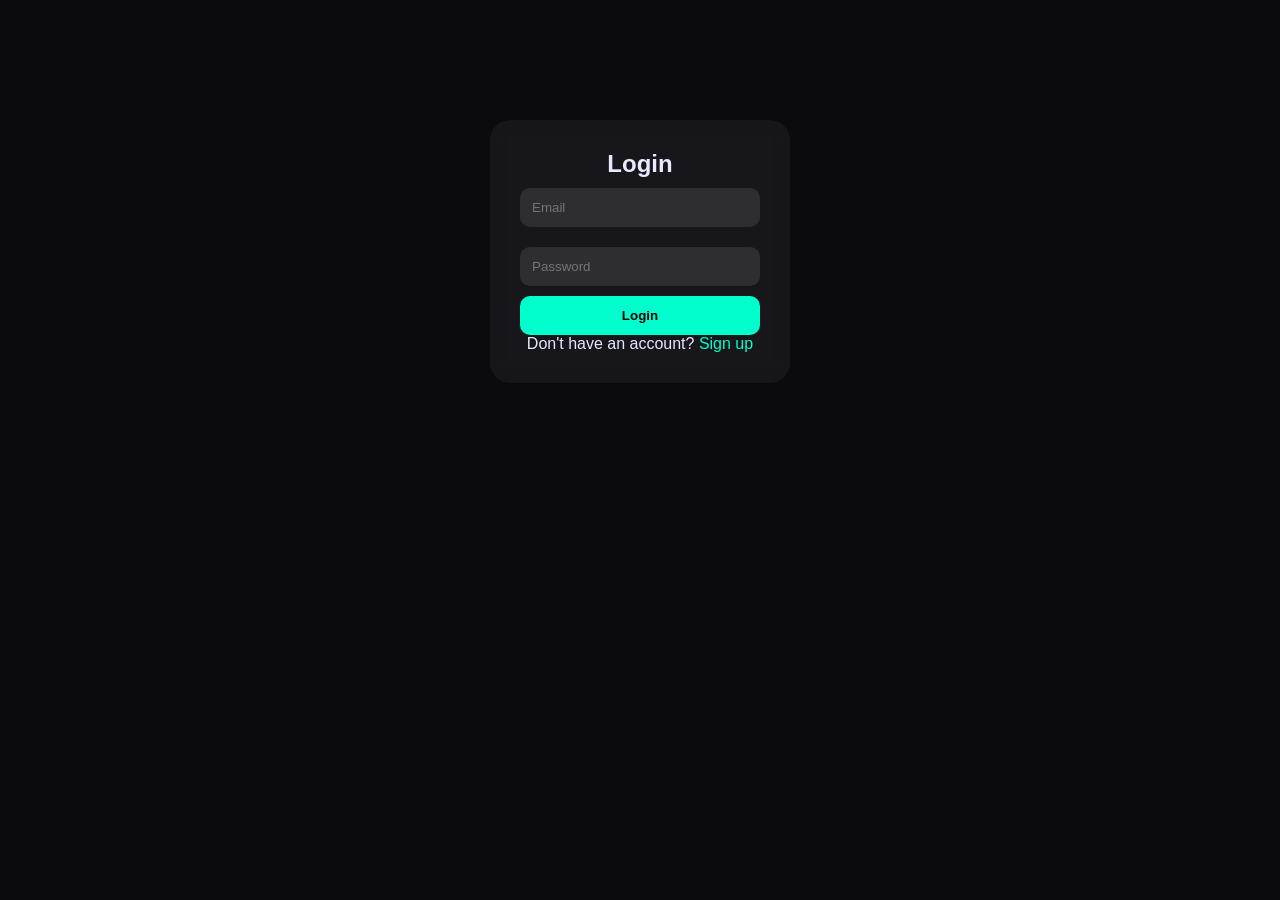
==== login.html @ d5bed138 "final frontend deploy" ====
<!DOCTYPE html>
<html>
<head>
  <title>Login - ResQnow</title>
  <link rel="stylesheet" href="styles.css">
</head>
<body>

<div class="auth-container">
  <h2>Login</h2>

  <input type="email" id="loginEmail" placeholder="Email">
  <input type="password" id="loginPassword" placeholder="Password">

  <button onclick="login()">Login</button>

  <p>Don't have an account? <a href="signup.html">Sign up</a></p>
</div>

<script>
function login() {
  const email = document.getElementById("loginEmail").value;
  const password = document.getElementById("loginPassword").value;

  const user = JSON.parse(localStorage.getItem(email));

  if (!user) {
    alert("User not found");
    return;
  }

  if (user.password !== password) {
    alert("Wrong password");
    return;
  }

  localStorage.setItem("loggedInUser", email);

  alert("Login successful");
  window.location.href = "index.html";
}
</script>
<script>
async function loginUser() {
  const email = document.getElementById("email").value;
  const password = document.getElementById("password").value;

  try {
    const res = await fetch("http://localhost:5000/api/auth/login", {
      method: "POST",
      headers: {
        "Content-Type": "application/json"
      },
      body: JSON.stringify({ email, password })
    });

    const data = await res.json();

    if (res.ok) {
      // SAVE USER DATA
      localStorage.setItem("token", data.token);
      localStorage.setItem("loggedInUser", data.username);

      // REDIRECT
      window.location.href = "index.html";
    } else {
      alert(data.msg || "Login failed");
    }

  } catch (err) {
    console.log(err);
    alert("Server error");
  }
}
</script>
</body>
</html>
---- styles.css ----
:root {
  --red: #FF1E1E;
  --red-dark: #C00000;
  --red-glow: rgba(255,30,30,0.3);
  --yellow: #FFD600;
  --green: #00E676;
  --blue: #1565C0;
  --dark: #0A0A0F;
  --dark-2: #12121A;
  --dark-3: #1C1C28;
  --dark-4: #24243A;
  --mid: #3A3A5C;
  --light: #E8E8FF;
  --muted: #888899;
  --white: #FFFFFF;
  --font-display: 'Barlow Condensed', sans-serif;
  --font-body: 'DM Sans', sans-serif;
  --font-mono: 'Space Mono', monospace;
}

*, *::before, *::after { box-sizing: border-box; margin: 0; padding: 0; }
html { scroll-behavior: smooth; }
body { background: var(--dark); color: var(--light); font-family: var(--font-body); overflow-x: hidden; }
a { color: inherit; text-decoration: none; }
button { cursor: pointer; border: none; background: none; font-family: inherit; }
.container { max-width: 1200px; margin: 0 auto; padding: 0 24px; }
.container-wide { max-width: 1400px; margin: 0 auto; padding: 0 24px; display: flex; gap: 24px; }

/* HEADER */
.header { position: fixed; top: 0; left: 0; right: 0; z-index: 1000; background: rgba(10,10,15,0.95); border-bottom: 1px solid rgba(255,30,30,0.3); backdrop-filter: blur(20px); }
.header-inner { max-width: 1400px; margin: 0 auto; padding: 14px 24px; display: flex; align-items: center; gap: 24px; }
.logo { display: flex; align-items: center; gap: 10px; font-family: var(--font-display); }
.logo-icon { font-size: 1.6rem; filter: drop-shadow(0 0 8px var(--yellow)); }
.logo-text { font-size: 1.5rem; font-weight: 900; letter-spacing: 2px; color: var(--white); }
.logo-sub { color: var(--red); margin-left: 3px; }
.header-status { display: flex; align-items: center; gap: 8px; font-family: var(--font-mono); font-size: 0.72rem; color: var(--muted); margin-left: auto; }
.pulse-dot { width: 8px; height: 8px; border-radius: 50%; background: var(--green); box-shadow: 0 0 8px var(--green); animation: pulse 1.5s ease-in-out infinite; }
@keyframes pulse { 0%,100%{opacity:1;transform:scale(1)} 50%{opacity:0.5;transform:scale(0.8)} }
.sos-btn { position: relative; background: var(--red); color: var(--white); font-family: var(--font-display); font-size: 1.2rem; font-weight: 900; letter-spacing: 3px; padding: 10px 28px; border-radius: 4px; border: 2px solid var(--red); transition: all 0.2s; overflow: visible; }
.sos-btn:hover { background: var(--red-dark); box-shadow: 0 0 30px var(--red-glow); transform: scale(1.05); }
.sos-ring { position: absolute; inset: -6px; border-radius: 8px; border: 2px solid var(--red); opacity: 0.4; animation: sos-ring 1.5s ease-out infinite; }
@keyframes sos-ring { 0%{transform:scale(1);opacity:0.6} 100%{transform:scale(1.3);opacity:0} }

/* HERO */
.hero { padding: 140px 24px 80px; max-width: 1400px; margin: 0 auto; display: flex; align-items: center; gap: 60px; position: relative; min-height: 90vh; }
.hero-bg-grid { position: fixed; inset: 0; pointer-events: none; z-index: 0; background-image: linear-gradient(rgba(255,30,30,0.04) 1px, transparent 1px), linear-gradient(90deg, rgba(255,30,30,0.04) 1px, transparent 1px); background-size: 40px 40px; }
.hero-content { flex: 1; position: relative; z-index: 1; animation: fadeUp 0.8s ease both; }
@keyframes fadeUp { from{opacity:0;transform:translateY(30px)} to{opacity:1;transform:translateY(0)} }
.hero-badge { display: inline-flex; align-items: center; gap: 8px; background: rgba(255,30,30,0.1); border: 1px solid rgba(255,30,30,0.4); color: var(--red); font-family: var(--font-mono); font-size: 0.7rem; padding: 5px 14px; border-radius: 2px; letter-spacing: 2px; margin-bottom: 24px; }
.hero-badge::before { content:'●'; animation: pulse 1.2s ease-in-out infinite; }
.hero-title { font-family: var(--font-display); font-size: clamp(3.5rem, 8vw, 7rem); font-weight: 900; line-height: 0.95; letter-spacing: -1px; color: var(--white); text-transform: uppercase; margin-bottom: 20px; }
.hero-accent { color: var(--red); text-shadow: 0 0 40px var(--red-glow); display: block; }
.hero-sub { font-size: 1.1rem; color: var(--muted); line-height: 1.6; max-width: 440px; margin-bottom: 40px; font-weight: 300; }
.hero-stats { display: flex; align-items: center; gap: 32px; }
.stat { display: flex; flex-direction: column; }
.stat-num { font-family: var(--font-display); font-size: 2.8rem; font-weight: 900; color: var(--yellow); line-height: 1; letter-spacing: -1px; }
.stat-label { font-size: 0.72rem; color: var(--muted); text-transform: uppercase; letter-spacing: 1px; }
.stat-divider { width: 1px; height: 40px; background: var(--mid); }

/* RADAR */
.hero-visual { flex: 0 0 420px; position: relative; z-index: 1; animation: fadeUp 1s ease 0.2s both; }
.radar-wrap { width: 360px; height: 360px; position: relative; margin: 0 auto; }
.radar-circle { position: absolute; inset: 0; border-radius: 50%; border: 1px solid rgba(255,30,30,0.2); }
.r2 { inset: 15%; }
.r3 { inset: 30%; }
.radar-sweep { position: absolute; inset: 0; border-radius: 50%; background: conic-gradient(from 0deg, transparent 70%, rgba(255,30,30,0.4) 90%, rgba(255,30,30,0.1) 100%); animation: sweep 3s linear infinite; }
@keyframes sweep { to { transform: rotate(360deg); } }
.radar-center { position: absolute; top: 50%; left: 50%; transform: translate(-50%,-50%); font-family: var(--font-mono); font-size: 0.6rem; font-weight: 700; color: var(--red); letter-spacing: 2px; background: var(--red-glow); width: 40px; height: 40px; border-radius: 50%; display: flex; align-items: center; justify-content: center; border: 2px solid var(--red); z-index: 2; }
.radar-blip { position: absolute; font-size: 1.3rem; animation: blip-float 3s ease-in-out infinite; filter: drop-shadow(0 0 6px rgba(255,255,255,0.4)); }
.b1 { top: 18%; left: 58%; animation-delay: 0s; }
.b2 { top: 62%; left: 72%; animation-delay: 0.8s; }
.b3 { top: 70%; left: 30%; animation-delay: 1.6s; }
.b4 { top: 25%; left: 22%; animation-delay: 2.4s; }
@keyframes blip-float { 0%,100%{transform:translateY(0) scale(1);opacity:1} 50%{transform:translateY(-6px) scale(1.1);opacity:0.8} }

/* CATEGORIES */
.categories { padding: 40px 0; border-top: 1px solid var(--dark-3); border-bottom: 1px solid var(--dark-3); }
.section-label { font-family: var(--font-mono); font-size: 0.65rem; letter-spacing: 3px; color: var(--muted); text-transform: uppercase; margin-bottom: 16px; }
.section-label.centered { text-align: center; }
.cat-grid { display: flex; flex-wrap: wrap; gap: 10px; }
.cat-btn { display: flex; align-items: center; gap: 8px; padding: 10px 20px; border-radius: 4px; font-family: var(--font-display); font-size: 1rem; font-weight: 700; letter-spacing: 1px; text-transform: uppercase; background: var(--dark-3); border: 1px solid var(--dark-4); color: var(--muted); transition: all 0.2s; }
.cat-btn:hover, .cat-btn.active { color: var(--white); border-color: var(--red); background: rgba(255,30,30,0.15); box-shadow: 0 0 16px var(--red-glow); }
.cat-icon { font-size: 1.1rem; }

/* MAP */
.main-layout { padding: 40px 0; }
.map-panel { flex: 1; min-width: 0; }
.map-header { display: flex; align-items: center; justify-content: space-between; margin-bottom: 10px; }
.map-label { font-family: var(--font-mono); font-size: 0.65rem; letter-spacing: 2px; color: var(--red); }
.map-coords { font-family: var(--font-mono); font-size: 0.65rem; color: var(--muted); }
#map { width: 100%; height: 460px; border-radius: 8px; border: 1px solid var(--dark-4); background: var(--dark-3); }
.map-legend { display: flex; gap: 16px; margin-top: 10px; font-size: 0.78rem; color: var(--muted); }

/* LISTINGS */
.listings-panel { width: 380px; flex-shrink: 0; }
.listings-header { display: flex; flex-direction: column; gap: 10px; margin-bottom: 14px; }
.listings-label { font-family: var(--font-mono); font-size: 0.65rem; letter-spacing: 2px; color: var(--red); }
.search-box { background: var(--dark-3); border: 1px solid var(--mid); border-radius: 4px; padding: 10px 14px; color: var(--light); font-family: var(--font-body); font-size: 0.9rem; outline: none; width: 100%; transition: border-color 0.2s; }
.search-box:focus { border-color: var(--red); }
.search-box::placeholder { color: var(--muted); }
.listings-scroll { height: 460px; overflow-y: auto; display: flex; flex-direction: column; gap: 10px; padding-right: 4px; }
.listings-scroll::-webkit-scrollbar { width: 4px; }
.listings-scroll::-webkit-scrollbar-track { background: var(--dark-2); }
.listings-scroll::-webkit-scrollbar-thumb { background: var(--mid); border-radius: 2px; }

/* SERVICE CARD */
.service-card { background: var(--dark-3); border: 1px solid var(--dark-4); border-radius: 6px; padding: 14px 16px; display: flex; align-items: flex-start; gap: 12px; cursor: pointer; transition: all 0.2s; position: relative; overflow: hidden; }
.service-card::before { content:''; position: absolute; left:0; top:0; bottom:0; width:3px; }
.service-card.emergency::before { background: var(--red); }
.service-card.medical::before { background: #00B0FF; }
.service-card.fire::before { background: #FF6D00; }
.service-card.police::before { background: #1565C0; }
.service-card.mechanic::before { background: #FFD600; }
.service-card.electric::before { background: #AEEA00; }
.service-card.plumber::before { background: #00E5FF; }
.service-card:hover { border-color: rgba(255,30,30,0.5); transform: translateX(4px); box-shadow: -4px 0 20px var(--red-glow); }
.card-icon { font-size: 1.6rem; flex-shrink: 0; margin-top: 2px; }
.card-body { flex: 1; min-width: 0; }
.card-name { font-family: var(--font-display); font-size: 1rem; font-weight: 700; letter-spacing: 1px; text-transform: uppercase; color: var(--white); white-space: nowrap; overflow: hidden; text-overflow: ellipsis; }
.card-type { font-size: 0.72rem; color: var(--muted); margin: 2px 0 6px; }
.card-meta { display: flex; align-items: center; gap: 12px; }
.card-dist { font-family: var(--font-mono); font-size: 0.68rem; color: var(--yellow); }
.card-status { font-size: 0.65rem; padding: 2px 8px; border-radius: 20px; font-weight: 600; letter-spacing: 1px; }
.status-open { background: rgba(0,230,118,0.15); color: var(--green); }
.status-busy { background: rgba(255,214,0,0.15); color: var(--yellow); }
.status-closed { background: rgba(255,30,30,0.1); color: var(--red); }
.card-actions { display: flex; flex-direction: column; gap: 6px; flex-shrink: 0; }
.btn-call, .btn-dir { padding: 6px 12px; border-radius: 4px; font-family: var(--font-display); font-size: 0.78rem; font-weight: 700; letter-spacing: 1px; text-align: center; transition: all 0.15s; }
.btn-call { background: var(--red); color: var(--white); }
.btn-call:hover { background: var(--red-dark); box-shadow: 0 0 10px var(--red-glow); }
.btn-dir { background: var(--dark-4); border: 1px solid var(--mid); color: var(--muted); }
.btn-dir:hover { border-color: var(--yellow); color: var(--yellow); }

/* QUICK DIAL */
.quick-dial { padding: 60px 0; background: var(--dark-2); border-top: 1px solid var(--dark-3); border-bottom: 1px solid var(--dark-3); }
.qd-label { font-family: var(--font-mono); font-size: 0.65rem; letter-spacing: 3px; color: var(--muted); margin-bottom: 20px; }
.qd-grid { display: flex; flex-wrap: wrap; gap: 12px; }
.qd-card { flex: 1; min-width: 140px; display: flex; flex-direction: column; align-items: center; justify-content: center; padding: 22px 16px; border-radius: 6px; border: 1px solid var(--dark-4); transition: all 0.2s; text-align: center; }
.qd-card:hover { transform: translateY(-4px); box-shadow: 0 12px 40px rgba(0,0,0,0.5); }
.qd-num { font-family: var(--font-display); font-size: 2rem; font-weight: 900; letter-spacing: 2px; }
.qd-desc { font-size: 0.72rem; color: var(--muted); text-transform: uppercase; letter-spacing: 1px; margin-top: 4px; }
.qd-national { background: rgba(255,30,30,0.12); border-color: rgba(255,30,30,0.4); }
.qd-national .qd-num { color: var(--red); }
.qd-ambulance { background: rgba(0,230,118,0.08); border-color: rgba(0,230,118,0.3); }
.qd-ambulance .qd-num { color: var(--green); }
.qd-police { background: rgba(21,101,192,0.12); border-color: rgba(21,101,192,0.4); }
.qd-police .qd-num { color: #42A5F5; }
.qd-fire { background: rgba(255,109,0,0.12); border-color: rgba(255,109,0,0.4); }
.qd-fire .qd-num { color: #FF9100; }
.qd-women { background: rgba(233,30,99,0.1); border-color: rgba(233,30,99,0.3); }
.qd-women .qd-num { color: #F48FB1; }
.qd-child { background: rgba(156,39,176,0.1); border-color: rgba(156,39,176,0.3); }
.qd-child .qd-num { color: #CE93D8; }

/* HOW IT WORKS */
.how-it-works { padding: 80px 0; }
.hiw-title { font-family: var(--font-display); font-size: clamp(2rem,4vw,3rem); font-weight: 900; text-transform: uppercase; color: var(--white); text-align: center; margin-bottom: 60px; letter-spacing: 2px; }
.hiw-steps { display: flex; align-items: center; justify-content: center; gap: 20px; flex-wrap: wrap; }
.hiw-step { background: var(--dark-3); border: 1px solid var(--dark-4); border-radius: 8px; padding: 36px 28px; flex: 1; min-width: 220px; max-width: 300px; position: relative; overflow: hidden; transition: all 0.3s; }
.hiw-step:hover { border-color: rgba(255,30,30,0.5); transform: translateY(-6px); box-shadow: 0 20px 60px rgba(0,0,0,0.4); }
.hiw-icon { font-size: 2.4rem; margin-bottom: 12px; }
.hiw-num { position: absolute; top: 16px; right: 20px; font-family: var(--font-display); font-size: 3rem; font-weight: 900; color: rgba(255,255,255,0.05); letter-spacing: -2px; }
.hiw-step h3 { font-family: var(--font-display); font-size: 1.2rem; font-weight: 800; text-transform: uppercase; letter-spacing: 2px; color: var(--white); margin-bottom: 12px; }
.hiw-step p { font-size: 0.88rem; color: var(--muted); line-height: 1.6; }
.hiw-arrow { font-size: 1.8rem; color: var(--red); flex-shrink: 0; }

/* FOOTER */
.footer { background: var(--dark-2); padding: 60px 0 24px; border-top: 1px solid var(--dark-3); }
.footer-top { display: flex; gap: 80px; margin-bottom: 40px; flex-wrap: wrap; }
.footer-brand { flex: 1; }
.footer-brand .logo-text { font-family: var(--font-display); font-size: 1.4rem; font-weight: 900; letter-spacing: 2px; }
.footer-brand p { font-size: 0.85rem; color: var(--muted); margin-top: 10px; }
.footer-links { display: flex; gap: 60px; }
.footer-links div { display: flex; flex-direction: column; gap: 8px; }
.footer-links strong { font-family: var(--font-mono); font-size: 0.65rem; letter-spacing: 2px; color: var(--muted); text-transform: uppercase; margin-bottom: 4px; }
.footer-links a { font-size: 0.85rem; color: var(--light); opacity: 0.7; transition: opacity 0.2s; }
.footer-links a:hover { opacity: 1; color: var(--red); }
.footer-bottom { border-top: 1px solid var(--dark-3); padding-top: 20px; display: flex; justify-content: space-between; font-size: 0.78rem; color: var(--muted); }

/* SOS MODAL */
.sos-modal { position: fixed; inset: 0; z-index: 9999; background: rgba(0,0,0,0.85); display: flex; align-items: center; justify-content: center; opacity: 0; pointer-events: none; transition: opacity 0.3s; backdrop-filter: blur(10px); }
.sos-modal.active { opacity: 1; pointer-events: all; }
.sos-modal-inner { background: var(--dark-2); border: 2px solid var(--red); border-radius: 12px; padding: 48px; max-width: 460px; width: 90%; text-align: center; box-shadow: 0 0 80px var(--red-glow); animation: modal-in 0.4s ease; }
@keyframes modal-in { from{transform:scale(0.8);opacity:0} to{transform:scale(1);opacity:1} }
.sos-alert-icon { font-size: 4rem; margin-bottom: 16px; animation: sos-pulse 0.8s ease-in-out infinite alternate; }
@keyframes sos-pulse { from{transform:scale(1)} to{transform:scale(1.15)} }
.sos-modal-inner h2 { font-family: var(--font-display); font-size: 2rem; font-weight: 900; color: var(--red); text-transform: uppercase; letter-spacing: 4px; margin-bottom: 12px; }
.sos-modal-inner p { font-size: 0.9rem; color: var(--muted); margin-bottom: 28px; line-height: 1.6; }
.sos-calling { display: flex; flex-direction: column; gap: 10px; margin-bottom: 32px; }
.sos-call-item { background: var(--dark-3); border: 1px solid var(--dark-4); border-radius: 4px; padding: 12px 16px; font-size: 0.88rem; text-align: left; }
.sos-cancel { background: var(--dark-3); color: var(--muted); border: 1px solid var(--mid); padding: 12px 28px; border-radius: 4px; font-family: var(--font-display); font-size: 0.9rem; font-weight: 700; letter-spacing: 2px; transition: all 0.2s; }
.sos-cancel:hover { color: var(--white); border-color: var(--white); }

/* RESPONSIVE */
@media (max-width: 1024px) {
  .container-wide { flex-direction: column; }
  .listings-panel { width: 100%; }
  .listings-scroll { height: 320px; }
  .hero { flex-direction: column; min-height: auto; padding-top: 100px; }
  .hero-visual { display: none; }
}
@media (max-width: 600px) {
  .hero-title { font-size: 3rem; }
  .hero-stats { gap: 16px; }
  .stat-num { font-size: 2rem; }
  .hiw-arrow { transform: rotate(90deg); }
  .footer-top { flex-direction: column; gap: 40px; }
  .footer-links { flex-direction: column; gap: 32px; }
}
#sos {
  background: red;
  color: white;
  padding: 15px;
  font-size: 18px;
  border: none;
  border-radius: 10px;
}
.cat-grid button {
  padding: 10px 18px;
  border-radius: 8px;
  border: none;
  background: #1e293b;
  color: white;
  cursor: pointer;
  transition: 0.3s;
}

.cat-grid button:hover {
  transform: scale(1.05);
  background: #334155;
}

.cat-grid button.active {
  background: #00ffcc;
  color: black;
  box-shadow: 0 0 12px #00ffcc;
}
#serviceList div {
  transition: 0.3s;
}

#serviceList div:hover {
  transform: translateY(-5px);
  box-shadow: 0 10px 20px rgba(0,0,0,0.4);
}
@keyframes spin {
  0% { transform: rotate(0deg); }
  100% { transform: rotate(360deg); }
}
.auth-container {
  width: 300px;
  margin: 120px auto;
  padding: 30px;
  border-radius: 20px;
  background: rgba(255,255,255,0.05);
  backdrop-filter: blur(10px);
  text-align: center;
}

.auth-container input {
  width: 100%;
  margin: 10px 0;
  padding: 12px;
  border-radius: 10px;
  border: none;
  outline: none;
  background: rgba(255,255,255,0.1);
  color: white;
}

.auth-container button {
  width: 100%;
  padding: 12px;
  border-radius: 10px;
  border: none;
  background: #00ffcc;
  font-weight: bold;
  cursor: pointer;
}

.auth-container a {
  color: #00ffcc;
}
/* AUTH UI */
.auth-area {
  position: relative;
}

.profile {
  display: flex;
  align-items: center;
  gap: 10px;
  cursor: pointer;
}

.avatar {
  width: 36px;
  height: 36px;
  border-radius: 50%;
  background: #00ffcc;
  display: flex;
  align-items: center;
  justify-content: center;
  font-weight: bold;
  color: black;
}

.dropdown {
  position: absolute;
  top: 50px;
  right: 0;
  background: #111827;
  border: 1px solid #333;
  border-radius: 10px;
  padding: 10px;
  width: 180px;
  box-shadow: 0 10px 30px rgba(0,0,0,0.6);
  display: none;
}

.dropdown.show {
  display: block;
}

.dropdown button {
  width: 100%;
  padding: 8px;
  border: none;
  background: #00ffcc;
  border-radius: 6px;
  cursor: pointer;
}
.sos-btn {
  box-shadow: 0 0 20px rgba(255,0,0,0.8);
  animation: pulse 1.5s infinite;
}

@keyframes pulse {
  0% { box-shadow: 0 0 10px red; }
  50% { box-shadow: 0 0 25px red; }
  100% { box-shadow: 0 0 10px red; }
}
@keyframes pulse {
  0% { transform: scale(0.8); opacity: 0.6; }
  70% { transform: scale(1.5); opacity: 0; }
  100% { opacity: 0; }
}
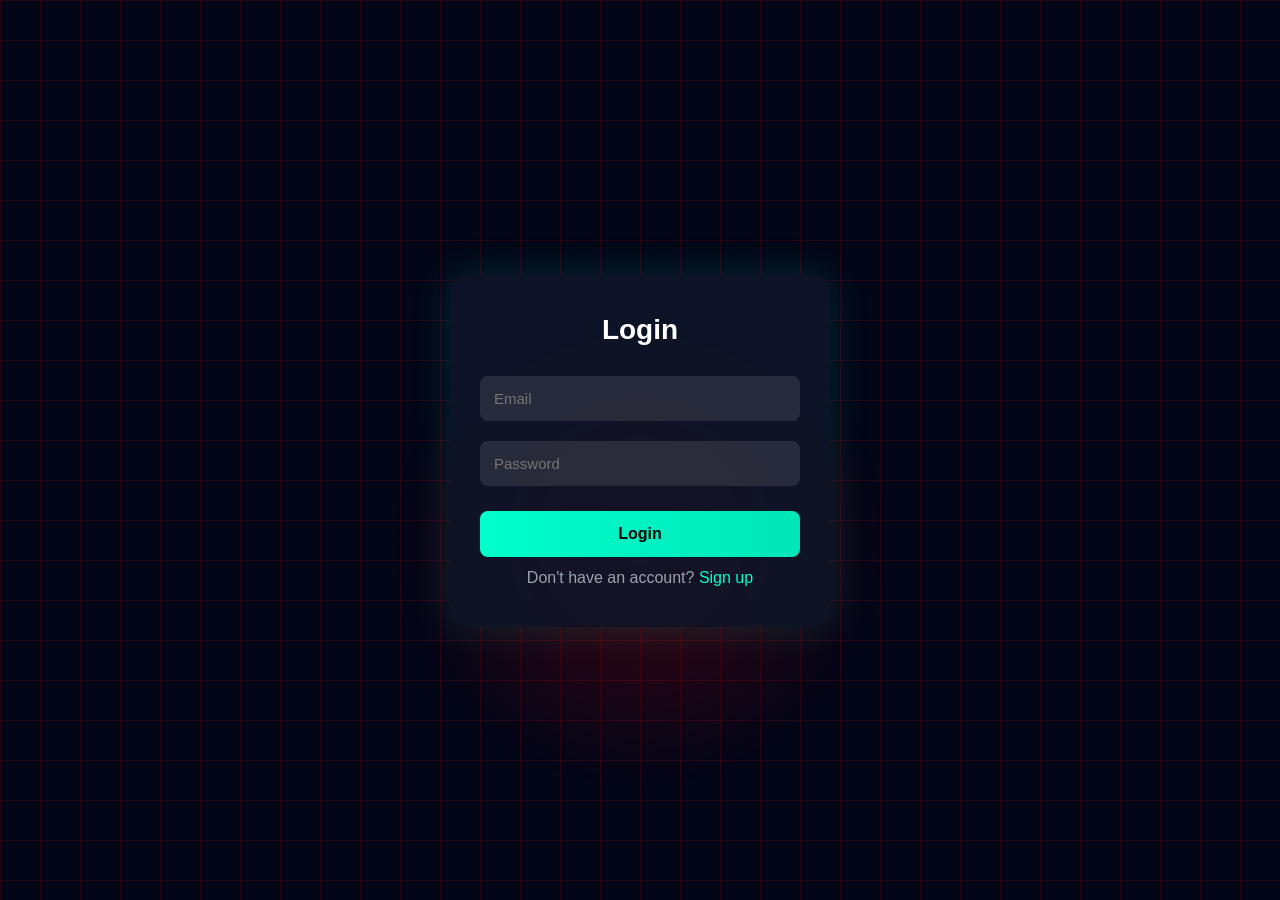
==== commit b49b46d4: "final deploy" ====
--- a/login.html
+++ b/login.html
@@ -1,11 +1,20 @@
 <!DOCTYPE html>
-<html>
+<html lang="en">
 <head>
+  <meta charset="UTF-8">
   <title>Login - ResQnow</title>
   <link rel="stylesheet" href="styles.css">
 </head>
+<body class="auth-page"></body>
 <body>
 
+<!-- 🔲 BACKGROUND GRID -->
+<div class="bg-grid"></div>
+
+<!-- 🔴 GLOW -->
+<div class="bg-glow"></div>
+
+<!-- 🧾 LOGIN CARD -->
 <div class="auth-container">
   <h2>Login</h2>
 
@@ -24,54 +33,13 @@
 
   const user = JSON.parse(localStorage.getItem(email));
 
-  if (!user) {
-    alert("User not found");
-    return;
-  }
-
-  if (user.password !== password) {
-    alert("Wrong password");
-    return;
-  }
+  if (!user) return alert("User not found");
+  if (user.password !== password) return alert("Wrong password");
 
   localStorage.setItem("loggedInUser", email);
-
-  alert("Login successful");
   window.location.href = "index.html";
 }
 </script>
-<script>
-async function loginUser() {
-  const email = document.getElementById("email").value;
-  const password = document.getElementById("password").value;
 
-  try {
-    const res = await fetch("http://localhost:5000/api/auth/login", {
-      method: "POST",
-      headers: {
-        "Content-Type": "application/json"
-      },
-      body: JSON.stringify({ email, password })
-    });
-
-    const data = await res.json();
-
-    if (res.ok) {
-      // SAVE USER DATA
-      localStorage.setItem("token", data.token);
-      localStorage.setItem("loggedInUser", data.username);
-
-      // REDIRECT
-      window.location.href = "index.html";
-    } else {
-      alert(data.msg || "Login failed");
-    }
-
-  } catch (err) {
-    console.log(err);
-    alert("Server error");
-  }
-}
-</script>
 </body>
 </html>
--- a/styles.css
+++ b/styles.css
@@ -344,4 +344,276 @@
   0% { transform: scale(0.8); opacity: 0.6; }
   70% { transform: scale(1.5); opacity: 0; }
   100% { opacity: 0; }
+}
+/* ============================= */
+/* 🔥 FINAL UI STABILIZATION FIX */
+/* ============================= */
+
+/* FIX duplicate animation conflict */
+@keyframes pulseGlow {
+  0% { box-shadow: 0 0 10px red; }
+  50% { box-shadow: 0 0 25px red; }
+  100% { box-shadow: 0 0 10px red; }
+}
+
+/* Override broken SOS animation safely */
+.sos-btn {
+  box-shadow: 0 0 20px rgba(255,0,0,0.8);
+  animation: pulseGlow 1.5s infinite;
+}
+
+/* FIX category button conflict */
+.cat-btn {
+  padding: 10px 18px !important;
+  border-radius: 8px !important;
+}
+
+.cat-btn.active {
+  background: #00ffcc !important;
+  color: black !important;
+  box-shadow: 0 0 12px #00ffcc !important;
+}
+
+/* REMOVE generic override impact */
+.cat-grid button {
+  all: unset;
+}
+
+/* RESTORE correct behavior */
+.cat-grid {
+  display: flex;
+  flex-wrap: wrap;
+  gap: 10px;
+}
+
+/* MAP SMOOTH RENDER */
+#map {
+  will-change: transform;
+  transform: translateZ(0);
+}
+
+/* SERVICE CARD HOVER IMPROVEMENT */
+#serviceList div {
+  transition: all 0.3s ease;
+}
+
+#serviceList div:hover {
+  transform: translateY(-6px) scale(1.01);
+  box-shadow: 0 12px 25px rgba(0,0,0,0.5);
+}
+
+/* BUTTON POLISH */
+button {
+  transition: all 0.2s ease;
+}
+
+button:hover {
+  transform: scale(1.05);
+}
+
+/* INPUT FOCUS IMPROVEMENT */
+.search-box:focus {
+  border-color: #00ffcc;
+  box-shadow: 0 0 8px rgba(0,255,204,0.4);
+}
+
+/* SCROLLBAR POLISH */
+.listings-scroll::-webkit-scrollbar-thumb {
+  background: #00ffcc;
+}
+
+/* AUTH DROPDOWN FIX */
+.dropdown {
+  z-index: 999;
+}
+
+/* MOBILE FIX */
+@media (max-width: 600px) {
+  #map {
+    height: 300px;
+  }
+
+  .listings-scroll {
+    height: 250px;
+  }
+}
+@keyframes shimmer {
+  0% { background-position: -200px 0; }
+  100% { background-position: 200px 0; }
+}
+@media (max-width: 600px) {
+  #map {
+    height: 250px;
+  }
+}
+.logo-icon {
+  animation: pulse 1.5s infinite;
+}
+
+@keyframes pulse {
+  0% { transform: scale(1); }
+  50% { transform: scale(1.2); }
+  100% { transform: scale(1); }
+}
+.logo {
+  display: flex;
+  align-items: center;
+  gap: 14px;
+  font-size: 28px;           /* 🔥 bigger text */
+  font-weight: 700;
+  letter-spacing: 1px;
+}
+
+.logo-box {
+  width: 48px;               /* 🔥 bigger icon box */
+  height: 48px;
+  border-radius: 12px;
+  background: linear-gradient(135deg, #ff3b3b, #00ffcc);
+  display: flex;
+  align-items: center;
+  justify-content: center;
+  font-size: 22px;           /* bigger ⚡ */
+  box-shadow: 0 0 20px rgba(0,255,204,0.4);
+  animation: glow 2s infinite alternate;
+}
+
+.logo-text {
+  color: white;
+}
+
+.logo-text::after {
+  content: "";
+  display: block;
+  height: 2px;
+  width: 60%;
+  background: linear-gradient(to right, #00ffcc, transparent);
+  margin-top: 4px;
+}
+
+/* subtle glow animation */
+@keyframes glow {
+  from { box-shadow: 0 0 10px rgba(0,255,204,0.3); }
+  to   { box-shadow: 0 0 25px rgba(255,59,59,0.6); }
+}
+header {
+  padding: 18px 30px;
+}
+/* RESET */
+* {
+  margin: 0;
+  padding: 0;
+  box-sizing: border-box;
+  font-family: 'Segoe UI', sans-serif;
+}
+
+/* BODY */
+
+/* 🔲 GRID BACKGROUND */
+.bg-grid {
+  position: fixed;
+  inset: 0;
+  background-image: 
+    linear-gradient(rgba(255,0,0,0.15) 1px, transparent 1px),
+    linear-gradient(90deg, rgba(255,0,0,0.15) 1px, transparent 1px);
+  background-size: 40px 40px;
+  z-index: 0;
+}
+
+/* 🔴 GLOW EFFECT */
+.bg-glow {
+  position: fixed;
+  width: 500px;
+  height: 500px;
+  background: radial-gradient(circle, rgba(255,0,0,0.25), transparent 70%);
+  top: 60%;
+  left: 50%;
+  transform: translate(-50%, -50%);
+  animation: pulse 3s infinite;
+  z-index: 0;
+}
+
+@keyframes pulse {
+  0% { transform: translate(-50%, -50%) scale(0.9); opacity: 0.6; }
+  50% { transform: translate(-50%, -50%) scale(1.3); opacity: 0.2; }
+  100% { transform: translate(-50%, -50%) scale(0.9); opacity: 0.6; }
+}
+
+/* 🧾 CARD */
+.auth-container {
+  position: relative;
+  z-index: 10;
+  width: 380px;
+  padding: 40px 30px;
+  background: rgba(15, 23, 42, 0.85);
+  border-radius: 16px;
+  text-align: center;
+  backdrop-filter: blur(12px);
+
+  /* ✨ FLOATING ANIMATION */
+  animation: float 4s ease-in-out infinite;
+
+  box-shadow: 0 0 40px rgba(0,255,204,0.15);
+}
+
+/* 🪶 FLOAT ANIMATION */
+@keyframes float {
+  0% { transform: translateY(0px); }
+  50% { transform: translateY(-12px); }
+  100% { transform: translateY(0px); }
+}
+
+/* TITLE */
+.auth-container h2 {
+  color: white;
+  font-size: 28px;
+  margin-bottom: 20px;
+}
+
+/* INPUT */
+.auth-container input {
+  width: 100%;
+  padding: 14px;
+  margin: 10px 0;
+  border-radius: 8px;
+  border: none;
+  font-size: 15px;
+}
+
+/* BUTTON */
+.auth-container button {
+  width: 100%;
+  padding: 14px;
+  margin-top: 15px;
+  border: none;
+  border-radius: 8px;
+  background: linear-gradient(90deg, #00ffcc, #00e6b8);
+  color: black;
+  font-size: 16px;
+  font-weight: 600;
+  cursor: pointer;
+  transition: 0.3s;
+}
+
+.auth-container button:hover {
+  transform: scale(1.05);
+  box-shadow: 0 0 20px #00ffcc;
+}
+
+/* TEXT */
+.auth-container p {
+  margin-top: 12px;
+  color: #9ca3af;
+}
+
+.auth-container a {
+  color: #00ffcc;
+  text-decoration: none;
+}
+.auth-page {
+  height: 100vh;
+  display: flex;
+  justify-content: center;
+  align-items: center;
+  background: #020617;
+  overflow: hidden;
 }
